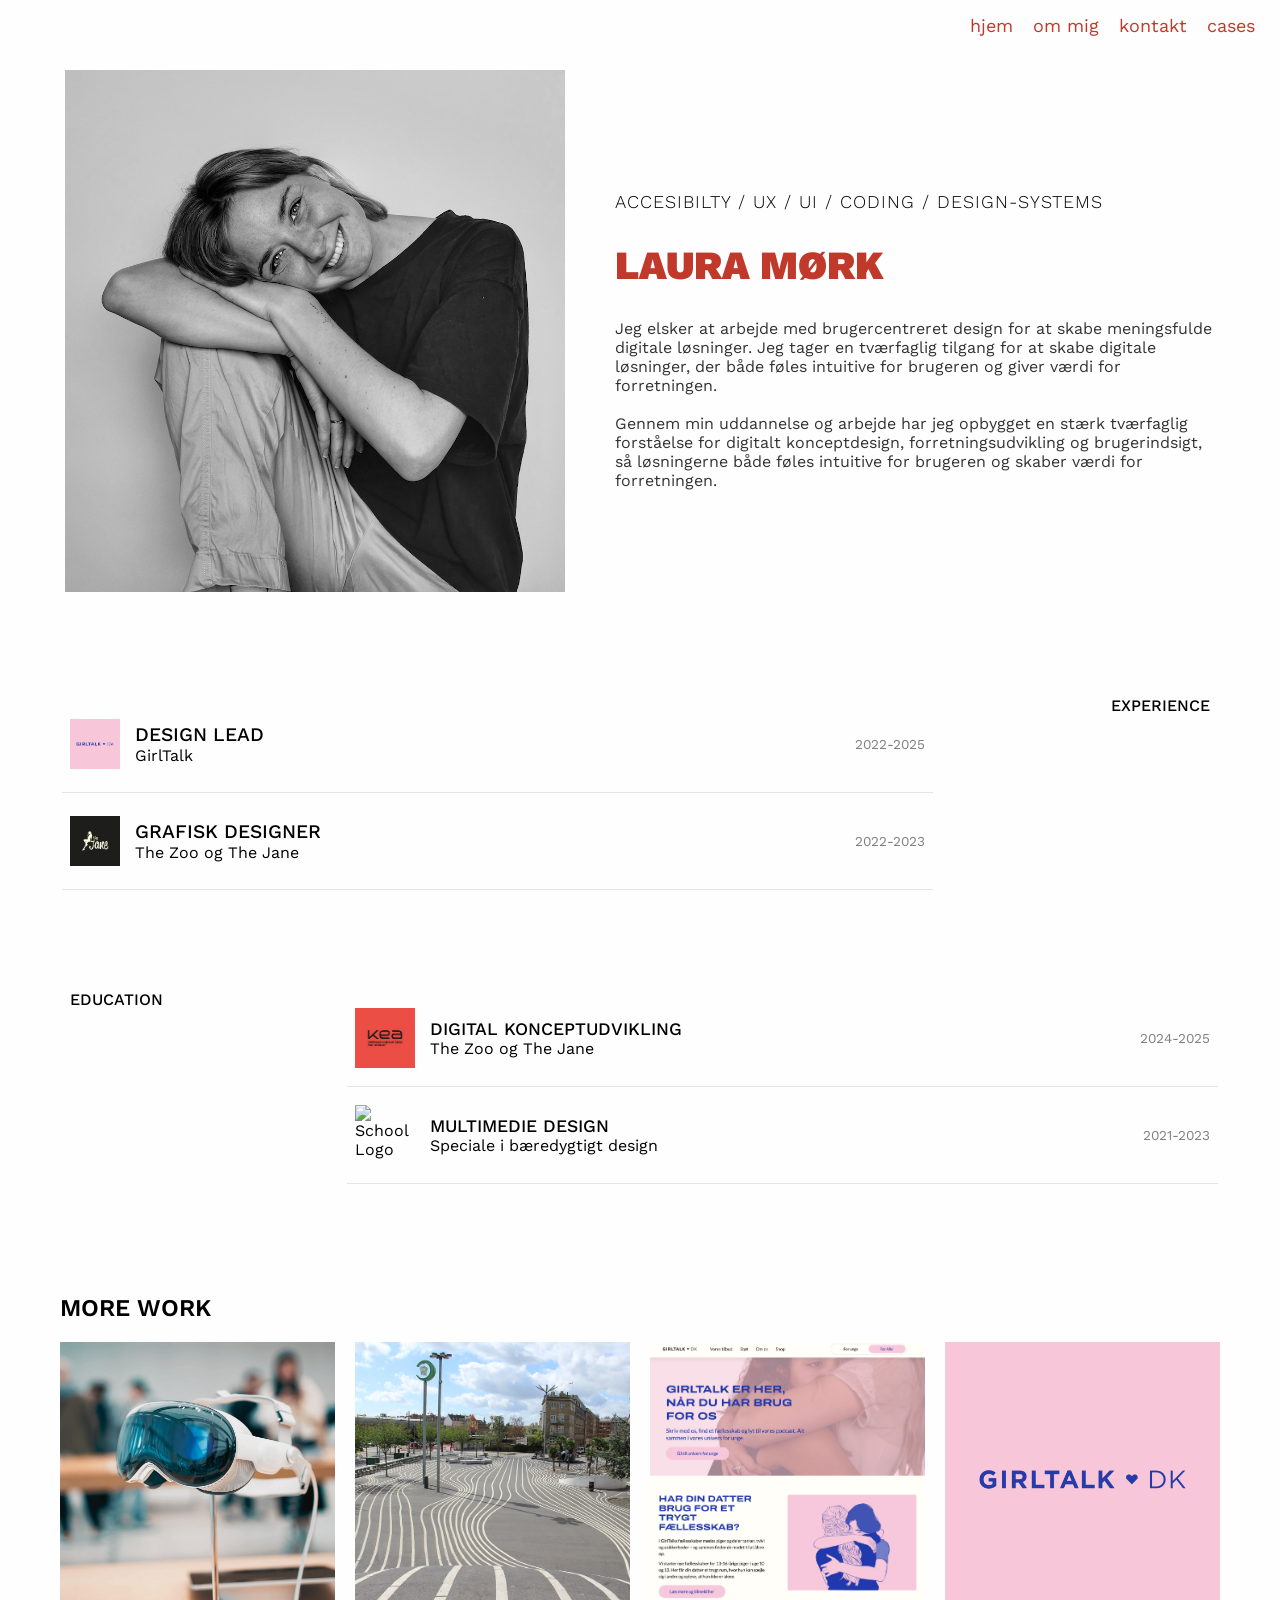
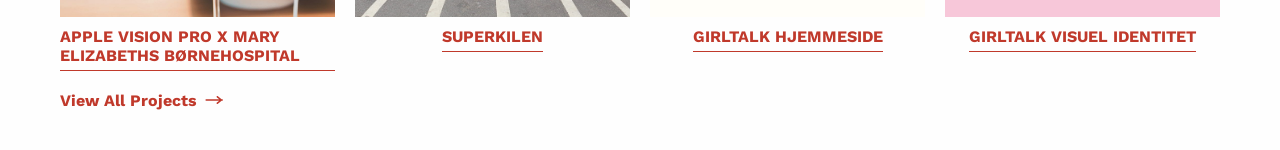
==== aboutme.html @ 51bbab12 "imagesportfolio" ====
<!DOCTYPE html>
<html lang="en">
<head>
    <meta charset="UTF-8">
    <meta name="viewport" content="width=device-width, initial-scale=1.0">
    <link rel="stylesheet" href="style.css">
    <script src="script.js"></script>
    <title>Document</title>
</head>
<body>
    <header>
        <!-- Navigation Menu -->
        <nav class="navbar">
            <!-- Burger Menu Button (only for mobile) -->
            <div class="burger-menu" onclick="toggleMenu()">
                <div class="burger-line"></div>
                <div class="burger-line"></div>
                <div class="burger-line"></div>
            </div>
    
            <!-- Navigation Links -->
            <ul class="nav-links" id="navLinks">
                <li><a href="index.html">hjem</a></li>
                <li><a href="aboutme.html">om mig</a></li>
                <li><a href="contact.html">kontakt</a></li>
    
                <!-- Contact menu with submenu -->
                <li class="menu-item has-submenu">
                    <a href="#" class="submenu-toggle">cases</a>
                    <ul class="submenu">
                        <li><a href="duckwise.html">Apple Vision Pro x Mary Elizabeths Børnehospital</a></li>
                        <li><a href="girltalkvisuelidentitet.html">GirlTalk Visuel Identitet</a></li>
                        <li><a href="girltalkweb.html">GirlTalk Hjemmeside</a></li>
                        <li><a href="superkilen.html">Superkilen</a></li>
                        <li><a href="pigetanker.html">Pigetanker</a></li>
                        <li><a href="#">Location</a></li>
                    </ul>
                </li>
            </ul>
        </nav>
    </header>
    
    <main class="project-container">
        <section class="project-feature">
            <div class="image-content">
                <img src="assets/images/portfolio1.JPEG" alt="Apple Vision Pro">
            </div>
            <div class="text-content">
                <h2> ACCESIBILTY / UX / UI / CODING / DESIGN-SYSTEMS </h2>
                <h1>Laura Mørk</h1>
                <p>Jeg elsker at arbejde med brugercentreret design for at skabe meningsfulde digitale løsninger. Jeg tager en tværfaglig tilgang for at skabe digitale løsninger, der både føles intuitive for brugeren og giver værdi for forretningen.</p>
                <br>
            <p>Gennem min uddannelse og arbejde har jeg opbygget en stærk tværfaglig forståelse for digitalt konceptdesign, forretningsudvikling og brugerindsigt, så løsningerne både føles intuitive for brugeren og skaber værdi for forretningen.</p>
            </div>
        </section>
        <section class="experience-container fade-in">
            <div class="experience-grid"> 
                <div class="experience-item">
                    <img src="assets/aboutmeimages/gtbluepink.png" alt="Company Logo">
                    <div class="experience-text">
                    <h3>Design Lead</h3>
                    <p>GirlTalk</p>
                </div>
                    <span class="years">2022-2025</span>
                </div>
                <div class="experience-item">
                    <img src="assets/aboutmeimages/thejanelogo.jpg" alt="Company Logo">
                    <div class="experience-text">
                        <h3>Grafisk Designer</h3>
                        <p>The Zoo og The Jane</p>
                    </div>
                    <span class="years">2022-2023</span>
                
            </div>
        </div>
            <h2 class="experience-title">Experience</h2>  
        </section>     
           <section class="education-container fade-in">
            <h2 class="education-title">Education</h2>  <!-- Title on the left -->
            <div class="education-grid">  <!-- Grid on the right -->
                <div class="education-item">
                    <img src="assets/aboutmeimages/kealogo.jpg" alt="School Logo">
                    <div class="education-text">
                        <h3>Digital Konceptudvikling</h3>
                        <p>The Zoo og The Jane</p>
                    </div>
                    <span class="years">2024-2025</span>
                </div>
                <div class="education-item">
                    <img src="image.jpg" alt="School Logo">
                    <div class="education-text">
                        <h3>Multimedie Design</h3>
                        <p>Speciale i bæredygtigt design</p>
                    </div>
                    <span class="years">2021-2023</span>
                </div>
            </div>
        </section>

        
        
        <section class="additional-work fade-in">
            <h2>MORE WORK</h2>
            <div class="additional-work-grid">
                <a href="project1.html" class="additional-work-item">
                    <img class="additional-work-img" src="assets/duckwiseimages/avp.jpg" alt="Project 1">
                    <p>APPLE VISION PRO X MARY ELIZABETHS BØRNEHOSPITAL</p>
                </a>
                <a href="project2.html" class="additional-work-item">
                    <img class="additional-work-img" src="assets/superkilenimg/superkilen.jpg" alt="Project 2">
                    <p>SUPERKILEN</p>
                </a>
                <a href="project3.html" class="additional-work-item">
                    <img class="additional-work-img" src="assets/girltalkwebimg/girltalkwebshort.png" alt="Project 3">
                    <p>GIRLTALK HJEMMESIDE</p>
                </a>
                <a href="project4.html" class="additional-work-item">
                    <img class="additional-work-img" src="assets/girltalkprojectimg/gtbluepink.png" alt="Project 4">
                    <p>GIRLTALK VISUEL IDENTITET</p>
                </a>
            </div>
            <a href="all-projects.html" class="project-link">View All Projects</a>
        </section>
        
        

      
         
        </section>
    </main>
</body>
</html>
---- style.css ----
@font-face {
    font-family: Melodrama;
    src: url(assets/fonts/Melodrama-Variable.ttf);
  }

  @font-face {
    font-family: WorkSans;
    src: url(assets/fonts/WorkSans-Variable.ttf);
  }

/*Root Variabes*/
:root {
    --pri-clr: #c0392b;  /* Red */
    --secondary-color: #f5f2eb;  /* Light Beige */
    --text-color: #333;  /* Dark Gray */
    --border-color: #ccc;  /* Light Gray */
    --background-color: #fefefe;  /* White */
    --hover-background: #e0dbcd; /* Hover Color */


}

/*GENERAL STYLING*/

body {
    margin: 0;
    padding: 20px;
    background-color: #fefefe;
    font-family: WorkSans;
}

h1,h2,h3,h4,h5,h6{
    font-family: WorkSans;
    font-weight: 600;
}

p {
    font-family: WorkSans;
    margin: 0px;
}

main{
display: flex;
flex-direction: column;
gap:150px;
justify-content: center;
margin-left: 80px;
margin-right:80px
}

.container {
    display: flex;
    height: 95vh;
    position: relative;
    justify-content: center;
    align-items: center;
}

.left-section {
    padding: 20px;
    width: 40%;
    display: flex;
    flex-direction: column;
    justify-content: end;
    gap: 5px;
    margin-top: auto;
}

.info {
    font-size: 14px;
    margin-bottom: 20px;
}

.info a {
    text-decoration: none;
    color: black;
}

.description {
    font-size: 14px;
    color: #444;
}

.right-section {
    width:auto;
    position: relative;
    display: flex;
    flex-direction: row;
    justify-content: end;
    margin-right: auto;
}


.portfolio-text p{
    position: fixed;
    top: 14px; /* Adjust the top spacing */
   left: -15px; /* Adjust based on layout */
    font-size: 100px;
    font-weight: bold;
    color: #c0392b;
    writing-mode: vertical-rl;
    /* text-orientation: upright; */
    text-transform: uppercase;
    font-family: Melodrama;
    font-weight: 400;
}


.large-image {
    display: flex;
    flex-direction: row;
    margin-top: 50px;
    margin-right: 0;
    justify-content: end;
    z-index: 1;
}


.large-image img {
    width: 70%;
    height: auto;
    display: block;
    margin-right: 50px;
    z-index: 10;
}

@keyframes fadeInUp {
    from {
        opacity: 0;
        transform: translateY(50px);
    }
    to {
        opacity: 1;
        transform: translateY(0);
    }
}

.fade-in {
    opacity: 0;
    transform: translateY(50px);
    transition: opacity 0.2s ease-out, transform 0.4s ease-out;
}

/* When element is in view, make it visible */
.fade-in.visible {
    opacity: 1;
    transform: translateY(0);
}

/*SPECIFICPAGES STYLE*/
.some img{
    max-height:400px;
    object-fit: contain;
}

/*ABOUT ME PAGE*/


.additional-work {
    padding: 20px;
    margin: auto;
    max-width: 1200px;
}

/* Title Styling */
.additional-work h2 {
    font-family: WorkSans;
    font-weight: 600;
    text-align: left;
}

/* RESPONSIVE WORK GRID */
.additional-work-grid {
    display: grid;
    grid-template-columns: repeat(4, 1fr); /* Default: 4 columns */
    gap: 20px;
    justify-content: center;
    max-width: 100%;
    margin-bottom: 20px;
}

/* Work Item Styling */
.additional-work-item {
    display: flex;
    flex-direction: column;
    align-items: center;
    text-decoration: none;
    transition: transform 0.3s ease-in-out;
    width: 100%;
}

.additional-work-img {
    width: 100%;
    height: auto;
    aspect-ratio: 1 / 1;
    object-fit: cover;
    display: block;
    border-radius: 0px;
}

/* Text under images */
.additional-work-item p {
    font-size: 16px;
    font-weight: bold;
    color: var(--pri-clr);
    margin-top: 10px;
    border-bottom: 1px solid var(--pri-clr);
    display: inline-block;
    padding-bottom: 5px;
}

/* Subtle Hover Effect */
.additional-work-item:hover {
    transform: scale(1.05);
}


/* Experience Section */
.experience-container {
    display: flex;
    flex-wrap: wrap;
    justify-content: space-between; 
    align-items: flex-start; 
  width: 95%;
    margin: auto;
    padding: 30px;
}


.experience-title {
    font-size: 1rem;
    font-weight: 500;
    text-transform: uppercase;
    margin: 0;
    flex: 1; 
    text-align: end;
}


.experience-grid {
    max-width: 900px;
    display: flex;
    flex-direction: column;
    gap: 0px;
    align-items: center;
    flex: 3; 
}

.experience-item {
    display: flex;
    align-items: center; 
    justify-content: space-between;
    gap: 15px; 
    padding: 8px; 
    transition: all 0.3s ease;
    width: 100%;
    height: 80px; 
    border-bottom: 1px solid rgba(0, 0, 0, 0.1);
    font-weight: 400;
}

.experience-item.active {
    box-shadow: 0px 4px 8px rgba(0, 0, 0, 0.05);
}


.experience-item img {
    width: 50px;
    height: 50px;
    border-radius: 0px;
    object-fit: cover;
    flex-shrink: 0; 
}


.experience-item h3 {
    flex: 1;
    font-size: 1.2em;
    font-family: WorkSans;
    text-transform: uppercase;
    margin: 0;
    font-weight: 500;
}

.experience-text{
   margin-right: auto;
}


.years {
    font-size: 0.9em;
    color: gray;
    text-align: right;
}



/* Education Section */

.education-container {
    display: flex;
    justify-content: space-between;
    align-items: flex-start; 
    width: 95%;
    margin: auto;
    padding: 20px;
}


.education-title {
    font-size: 1rem;
    font-weight: 500;
    text-transform: uppercase;
    margin: 0;
    flex: 1; 
}


.education-grid {
    display: flex;
    max-width: 900px;
    flex-direction: column;
    gap: 0px;
    align-items: center;
    flex: 3; 
}

.education-item {
    display: flex;
    align-items: center; 
    justify-content: space-between;
    gap: 15px; 
    padding: 8px; 
    transition: all 0.3s ease;
    width: 100%;
    height: 80px; 
    border-bottom: 1px solid rgba(0, 0, 0, 0.1);
    font-weight: 400;
}


.education-item.active {
    box-shadow: 0px 4px 8px rgba(0, 0, 0, 0.05);
}


.education-item img {
    width: 60px; 
    height: 60px; 
    border-radius: 0px;
    object-fit: cover;
    flex-shrink: 0; 
}


.education-item h3 {
    flex: 1;
    font-size: 1.1em; 
    font-family: WorkSans;
    text-transform: uppercase;
    margin: 0;
    font-weight: 500;
}

.education-text{
    margin-right: auto;
 }
.years {
    font-size: 0.85em; /* Reduced font size */
    color: gray;
    text-align: right;
}

/*MEDIA ABOUT ME*/
/* Responsive Layout for Small Screens */

/* additional work media queries */
@media (max-width: 1024px) {
    .additional-work-grid {
        grid-template-columns: repeat(2, 1fr); /* Tablets: 2 columns */
        gap: 15px;
    }
}


@media (max-width: 480px) {
    .additional-work-grid {
        grid-template-columns: 1fr; /* Mobile: 1 column */
    }

    .project-link {
        font-size: 14px;
    }
}

@media (max-width: 768px) {
    .additional-work-grid {
        grid-template-columns: repeat(2, 1fr); /* Small tablets: 2 columns */
    }

    .project-link {
        text-align: center; /* Center the link on smaller screens */
        padding-right: 0;
    }

    .experience-container, .education-container {
        flex-direction: column; /* Stack elements */
        align-items: center;
        text-align: center;
    }

    .experience-title, .education-title {
        width: 100%; /* Ensure title takes full width */
        text-align: center;
        margin-bottom: 15px;
    }

    .experience-grid, .education-grid {
        max-width: 100%; /* Allow full responsiveness */
        width: 90%;
    }

    .experience-item, .education-item {
        flex-direction: column; /* Stack items vertically */
        text-align: center;
        height: auto; /* Allow height to be dynamic */
        padding: 15px;
    }

    .experience-item img, .education-item img {
        width: 40px;
        height: 40px;
    }
}


/* Additional Work Media Queries */
@media (max-width: 1024px) {
    .additional-work-grid {
        grid-template-columns: repeat(2, 1fr); /* Tablets: 2 columns */
        gap: 15px;
    }
}

@media (max-width: 768px) {
    .additional-work-grid {
        grid-template-columns: repeat(2, 1fr); /* Small tablets: 2 columns */
    }

    .project-link {
        text-align: center; /* Center the link on smaller screens */
        padding-right: 0;
    }
}

@media (max-width: 480px) {
    .additional-work-grid {
        grid-template-columns: 1fr; /* Mobile: 1 column */
    }

    .project-link {
        font-size: 14px;
    }
}

/* NAVBAR STYLES */
.navbar {
    display: flex;
    justify-content: end;
    align-items: center;
    padding: 15px 20px;
    position: fixed;
    width: 100%;
    top: 0;
   right: 0;
    z-index: 1000;
}

/* Navigation Links (Desktop & Tablet) */
.nav-links {
    display: flex;
    list-style: none;
    gap: 10px;
    padding: 0;
    margin: 0;
}

.nav-links li {
    position: relative;
    margin: auto;
}

.nav-links a {
    text-decoration: none;
    color: var(--pri-clr);
    font-size: 18px;
    font-weight: bold;
    padding: 5px 5px;
    transition: 0.3s;
    font-family: WorkSans;
    font-weight: 400;
}

.nav-links a:hover {
    color: var(--pri-clr);
    text-decoration: underline;
    text-underline-offset: 4px;
}

/* SUBMENU STYLES */
.has-submenu {
    position: relative;
}

.submenu {
    display: none;
    position: absolute;
    top: 100%;
    right: 0;
    background-color:var(--background-color);
    min-width: 150px;
    box-shadow: 0px 4px 6px rgba(0, 0, 0, 0.1);
    text-align: left;
    padding: 0;
}

.submenu li {
    list-style: none;
}

.submenu a {
    display: block;
    padding: 10px;
    color: #333;
}

.submenu a:hover {
    background-color: #e0dbcd;
}

/* Show submenu on hover (desktop only) */
@media (min-width: 769px) {
    .has-submenu:hover .submenu {
        display: block;
    }
}

/* BURGER MENU (HIDDEN IN DESKTOP) */
.burger-menu {
    display: none; /* Hide by default */
    flex-direction: column;
    justify-content: space-around;
    width: 30px;
    height: 25px;
    cursor: pointer;
}

.burger-line {
    width: 100%;
    height: 4px;
    background-color: #c0392b;
}

/* MOBILE MENU */
@media (max-width: 768px) {
    .burger-menu {
        display: flex; /* Show in mobile */
    }

    .nav-links {
        display: none;
        flex-direction: column;
        position: absolute;
        top: 60px;
        right: 0;
        background-color: var(--background-color);
        width: 200px;
        text-align: center;
        padding-top: 20px;
    }

    .nav-links.active {
        display: flex;
    }

    .nav-links li {
        padding: 5px;
    }

    .submenu {
        position: static;
        display: none;
        background: none;
        box-shadow: none;
    }

    .submenu-toggle {
        display: block;
        width: 100%;
        text-align: left;
        padding: 5px 5px;
    }

    .submenu.active {
        display: block;
    }
}

/* SELECTED WORK */
.selected-work{
    padding-left: 30px;
    padding-right:35px;
    margin: auto;
}

.selected-work h2{
    font-family: WorkSans;
    font-weight: 600;
}
.work-grid {
    display: flex;
    flex-direction: row;
    flex-wrap: wrap;
    gap:10px;
    row-gap: 50px;
    justify-content: space-between;
    max-width: 1200px;
    
}
.work-item {
    text-align: center;
    text-decoration: none;
    transition: transform 0.3s ease-in-out;
    max-width: 300px;

}

.work-img {
    width: 100%;
    aspect-ratio: 1 / 1;  /* Ensures a square shape */
    object-fit: cover;  /* Clips the image instead of stretching */
    display: block;
    border-radius: 0px;
}

.work-item p {
    font-size: 16px;
    font-weight: bold;
    color: var(--pri-clr);
    margin-top: 10px;
    border-bottom: 1px solid var(--pri-clr);
    display: inline-block;
    padding-bottom: 5px;
}

.work-item:hover {
    transform: scale(1.05); /* Subtle zoom effect */
}


/*SINGLE PROJECT PAGE*/

.project-feature {
    display: flex;
    align-items: center;
    justify-content: space-between; /* Ensures text is on the left and image on the right */
    max-width: 1200px;
    margin: auto;
    padding: 20px 20px;
    padding-top: 50px;
    gap: 50px;
    flex-wrap: wrap;
}

.project-feature .text-content {
    flex: 1;
    max-width: 600px;
}

.project-link{
    text-align: end;
    font-weight: 700;
    text-decoration: none;
    color: var(--pri-clr);
}

.project-feature h2 {
    font-size: 18px;
    text-transform: uppercase;
    letter-spacing: 1px;
    font-family: WorkSans;
    font-weight: 300;
}

.project-feature h1 {
    font-size: 40px;
    font-weight: 900;
    text-transform: uppercase;
    color: var(--pri-clr);
    font-family: WorkSans;
    line-height: 1;
}

.project-feature p {
    font-size: 16px;
    color: #333;
    font-family: WorkSans;
}

.project-feature img {
    flex: 1;
    max-width: 500px;
    width: 100%;
    border-radius: 0px;
}


.header-image {
    width: 100%;
    max-height:75vh;
    display: block;
    object-fit: cover;
    margin-top: 50px;
}

.project-container {
    display: flex;
    flex-direction: column;
    gap: 50px;
    max-width: 1200px;
    margin: auto;
}

.project-intro {
    text-align: left;
    padding: 20px;
}

.project-intro h1 {
    font-size: 36px;
    color: #c0392b;
    padding-left: 20px;
}

.project-description {
    font-size: 18px;
    color: #444;
    margin-top: 10px;
    max-width: 800px;
}

.project-content {
    display: grid;
    grid-template-columns: repeat(auto-fit, minmax(300px, 1fr));
    gap: 30px;
    align-items: start;
    padding: 20px;
}

.text-block {
    font-size: 16px;
    color: #333;
    line-height: 1.5;
    max-width: 500px;
}

.image-block:hover{
    cursor: pointer;
}

.image-block img {
    width: 100%;
    height: auto;
    display: block;
    border-radius: 0px;
}

/* Full-Width Quote */
.project-quote {
    text-align: center;
    font-size: 36px;
    font-style: italic;
    font-weight: 200;
    font-family: MeloDrama;
    color: var(--text-color);
    padding: 50px 0px;
    margin: 50px 0;
    display: flex;
    flex-direction: column;
    justify-content: center;
    align-items: center;
}

/* Quote Author Name */
.project-quote cite {
    width: 100%;
    font-size: 14px;
    font-style: normal;
    font-weight: 400;
    color: var(--pri-clr); /* Red */
    margin-top: 40px;
    display: block;
    line-height: 0.5;
    text-align: right;
    font-family: WorkSans;
}

/* Responsive Adjustments */
@media (max-width: 768px) {
    .project-quote {
        font-size: 28px;
        padding: 30px 15px;
    }
    .project-quote cite {
        font-size: 18px;
    }
}

@media (max-width: 480px) {
    .project-quote {
        font-size: 22px;
        padding: 20px 10px;
    }
    .project-quote cite {
        font-size: 16px;
    }
}




/*PROJECT PAGE LIGHTBOX*/
/* Lightbox background overlay */
.lightbox {
    position: fixed;
    top: 0;
    left: 0;
    width: 100%;
    height: 100%;
    background: rgba(0, 0, 0, 0.8); /* Dark overlay */
    display: none; /* Initially hidden */
    justify-content: center;
    align-items: center;
    z-index: 1000;
}

/* Lightbox image */
.lightbox img {
    max-width: 90%;
    max-height: 90%;
    border-radius: 0px;
    box-shadow: 0px 4px 15px rgba(255, 255, 255, 0.2);
}

/* Close button */
.lightbox-close {
    position: absolute;
    top: 20px;
    right: 30px;
    font-size: 40px;
    color: white;
    cursor: pointer;
    font-weight: bold;
}



/* MEDIA QUERIES */

@media (max-width:992px){
    .work-item {
        flex: 0 0 auto;
        width: 180px; /* Smaller width for mobile */
    }

    .work-item img {
        max-width: 180px;
    }

main{
        margin-left: 80px;
        margin-right: 0px;
    }
}

/* Mobile View: Arrange items in a horizontal row */
@media (max-width: 768px) {

    main{
        display: flex;
        flex-direction: column;
        gap:50px;
        height: 100%;
        justify-content: end;
        margin-left: 0px;
        margin-right:0px;
        margin-bottom: auto;
        }

    .container {
        display: flex;
        flex-direction: column;
        height: 100%;
        align-items: center;
    }
    
  
    .right-section {
        width: 100%;
        display: flex;
        justify-content: center; /* Centers content */
        align-items: center; /* Aligns vertically */
        margin: 0 auto; /* Ensures it's centered */
    }

    .large-image {
        width: 80%;
        display: flex;
        justify-content: center; /* Centers the image */
        align-items: center;
        margin-top: 0;
        z-index: 0;
        padding: 20px;
    }

    .large-image img {
        width: 80%; /* Adjust width for better responsiveness */
        height: auto;
        margin: 0 auto; /* Ensures centering */
        display: block;
        z-index: 0;
    }

    .left-section {
        width: 80%;
        padding-top: 30px;
    }

    .large-image {
    margin-top: 0px;
    justify-content: space-around;
    }
    
    
    .large-image img {
        width: 100%;
        margin-right: 0px;
    }
    

    .work-grid {
            gap: 10px;
            padding: 10px;
            /* flex-direction: column; */
            align-items: start;
            justify-content: center;
 }


    .work-item {
        flex: 0 0 auto;
        width: 180px; /* Smaller width for mobile */
    }

    .work-item img {
        max-width: 180px;
    }

    .selected-work{
        padding:0px;
        display: flex;
        flex-direction: column;
        align-items: center;
    }


    .project-container {
        gap: 40px;
    }

}



@media (max-width: 768px) {
    main {
        margin-left: 20px;
        margin-right: 20px;
    }
    
    .project-intro h1 {
        font-size: 28px;
        margin-top: 5px;
        margin-bottom: 5px;
    }
    
    .project-description {
        font-size: 16px;
    }
    
    .project-content {
        grid-template-columns: 1fr;
    }
}

/* Responsive font size adjustments */


@media (max-width: 768px) {
    .portfolio-text p{
        font-size: 60px;
        padding-left: 15px; /* Matches mobile main margin */
    }
}

@media (max-width: 480px) {
    .portfolio-text p{
        font-size: 40px;
        padding-left: 10px;
    }
}
.project-link {
    position: relative;
    display: inline-flex;
    align-items: center;
    text-decoration: none;
    color: var(--pri-clr);
    text-align: end;
    font-weight: 700;
    text-decoration: none;
    color: var(--pri-clr);
    transition: color 0.3s ease-in-out;
}

.project-link::after {
    content: "";
    display: inline-block;
    width: 20px; /* Initial arrow size */
    height: 10px;
    background-image: url("data:image/svg+xml,%3Csvg xmlns='http://www.w3.org/2000/svg' viewBox='0 0 24 10' fill='none' stroke='%23c0392b' stroke-width='2' stroke-linecap='round' stroke-linejoin='round'%3E%3Cpath d='M1 5h20M15 1l5 4-5 4'/%3E%3C/svg%3E");
    background-size: contain;
    background-repeat: no-repeat;
    margin-left: 8px;
    transition: transform 0.3s ease-in-out;
    transform-origin: left center;
    color: var(--pri-clr);
}


.project-link:hover {
    color: var(--pri-clr);
}

.project-link:hover::after {
    transform: scaleX(1.8); /* Expands the arrow */
}
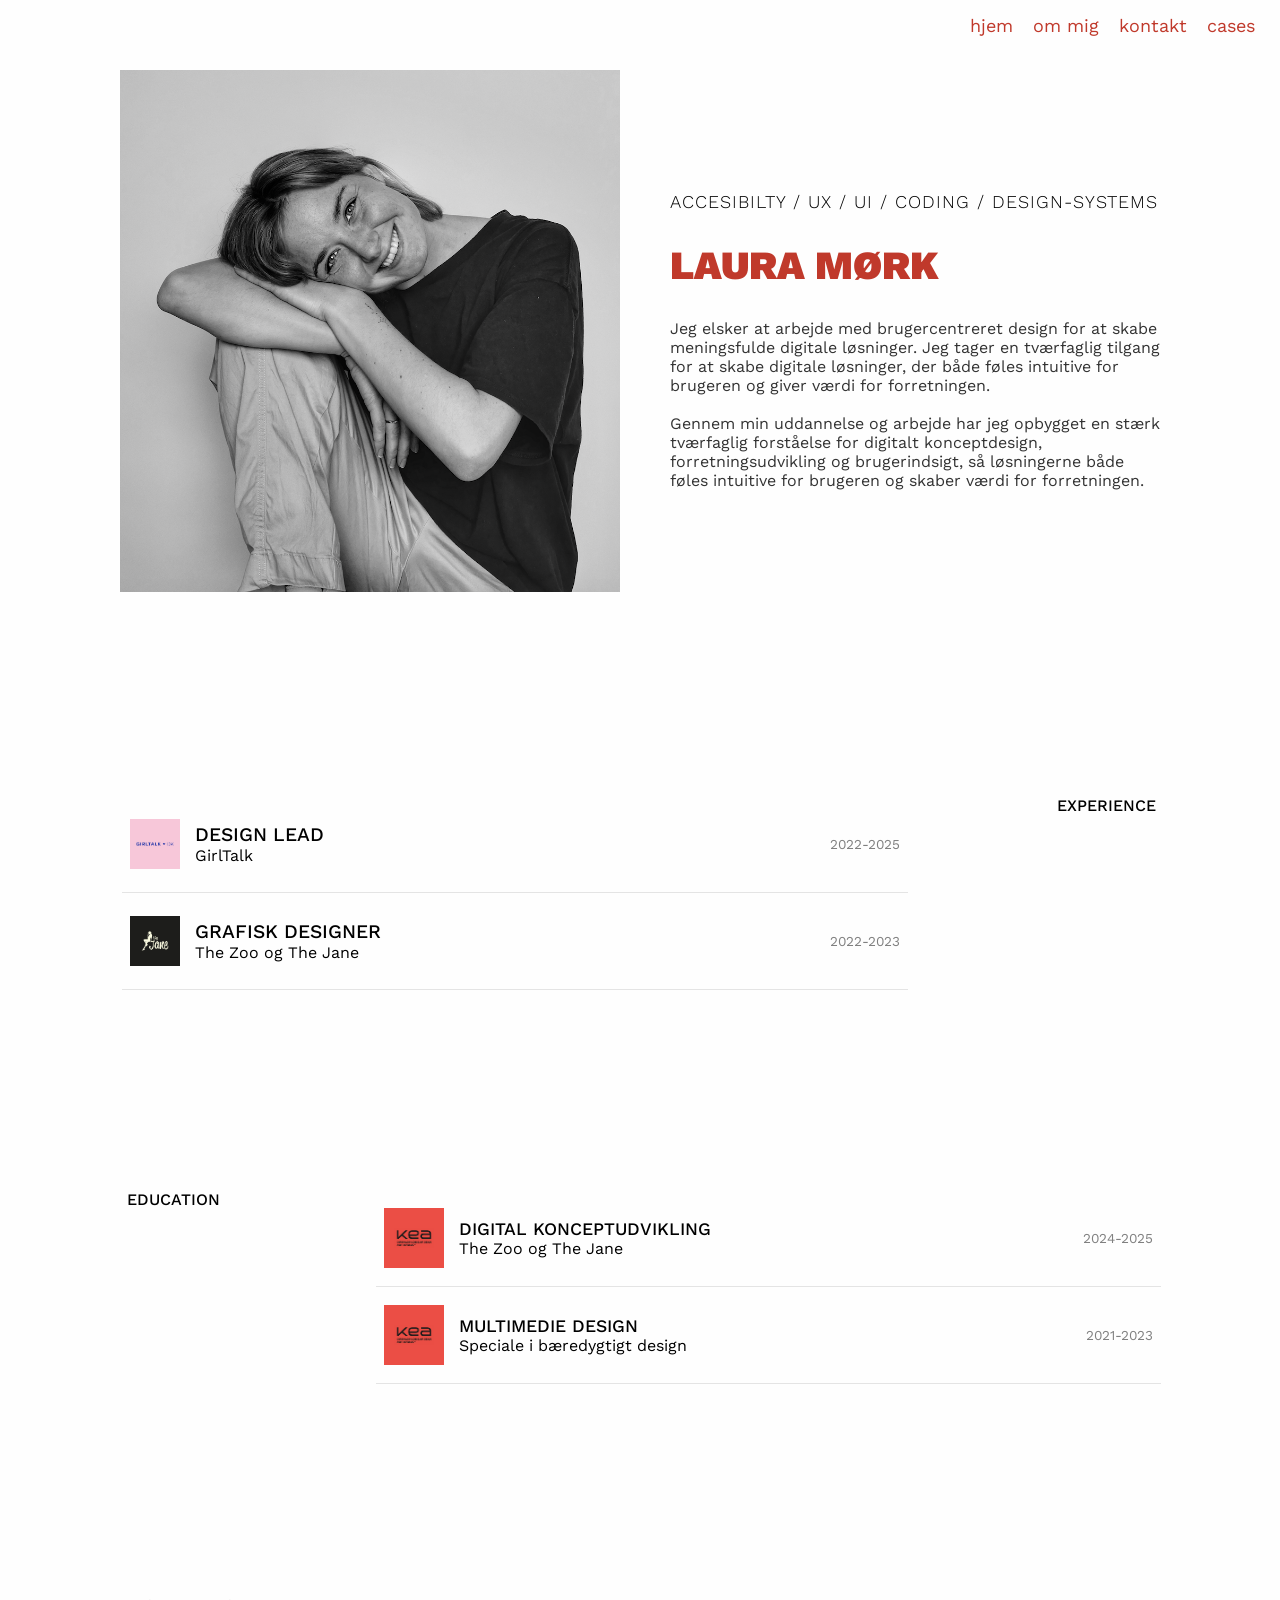
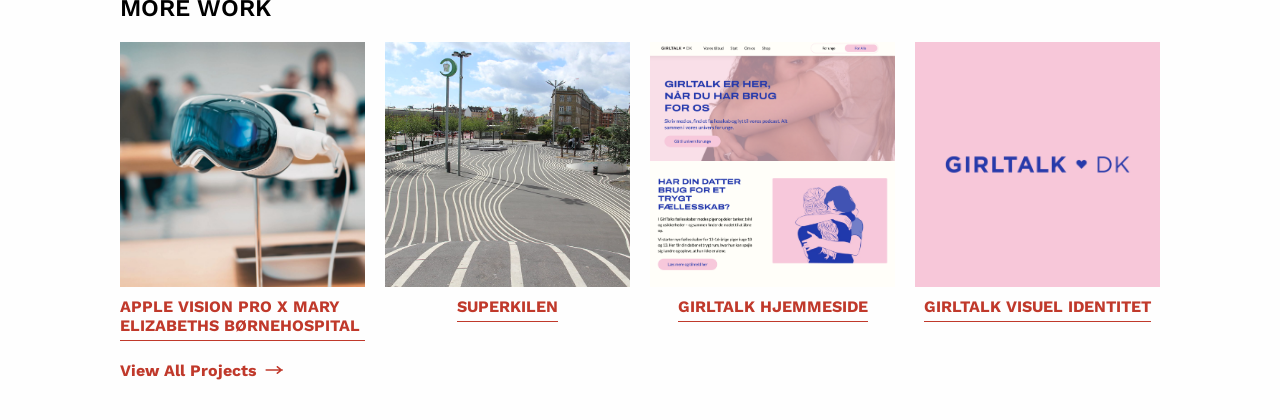
==== commit f98c5c57: "updates" ====
--- a/aboutme.html
+++ b/aboutme.html
@@ -40,7 +40,7 @@
         </nav>
     </header>
     
-    <main class="project-container">
+    <main >
         <section class="project-feature">
             <div class="image-content">
                 <img src="assets/images/portfolio1.JPEG" alt="Apple Vision Pro">
@@ -87,7 +87,7 @@
                     <span class="years">2024-2025</span>
                 </div>
                 <div class="education-item">
-                    <img src="image.jpg" alt="School Logo">
+                    <img src="assets/aboutmeimages/kealogo.jpg" alt="School Logo">
                     <div class="education-text">
                         <h3>Multimedie Design</h3>
                         <p>Speciale i bæredygtigt design</p>
--- a/style.css
+++ b/style.css
@@ -151,6 +151,57 @@
 .some img{
     max-height:400px;
     object-fit: contain;
+}
+
+
+/*CONTACT PAGE*/
+.contactpage main{
+    gap: 30px !important;
+    padding: 20px;
+    padding-top:50px;
+}
+
+.contact-container{
+    display: flex;
+    flex-direction: row;
+    justify-content: space-between;
+}
+
+
+.contactpage h1{
+    font-size: 40px;
+    font-weight: 900;
+    text-transform: uppercase;
+    color: var(--pri-clr);
+    font-family: WorkSans;
+    line-height: 1;
+}
+.contact-text-container{
+    display: flex;
+    flex-direction: column;
+}
+
+.contact-text h1{
+    font-size: 5rem;
+    margin-top: 0px;
+}
+.contact-text-info{
+display: flex;
+flex-direction: row;
+justify-content: space-between;
+gap: 10px;
+}
+
+.contact-text-info-item{
+    display: flex;
+    flex-direction: column;
+}
+
+.contact-text-info-item h4{
+    margin-bottom: 10px;
+}
+.contact-img{
+    max-width: 300px;
 }
 
 /*ABOUT ME PAGE*/
@@ -1053,4 +1104,5 @@
 
 .project-link:hover::after {
     transform: scaleX(1.8); /* Expands the arrow */
-}+}
+
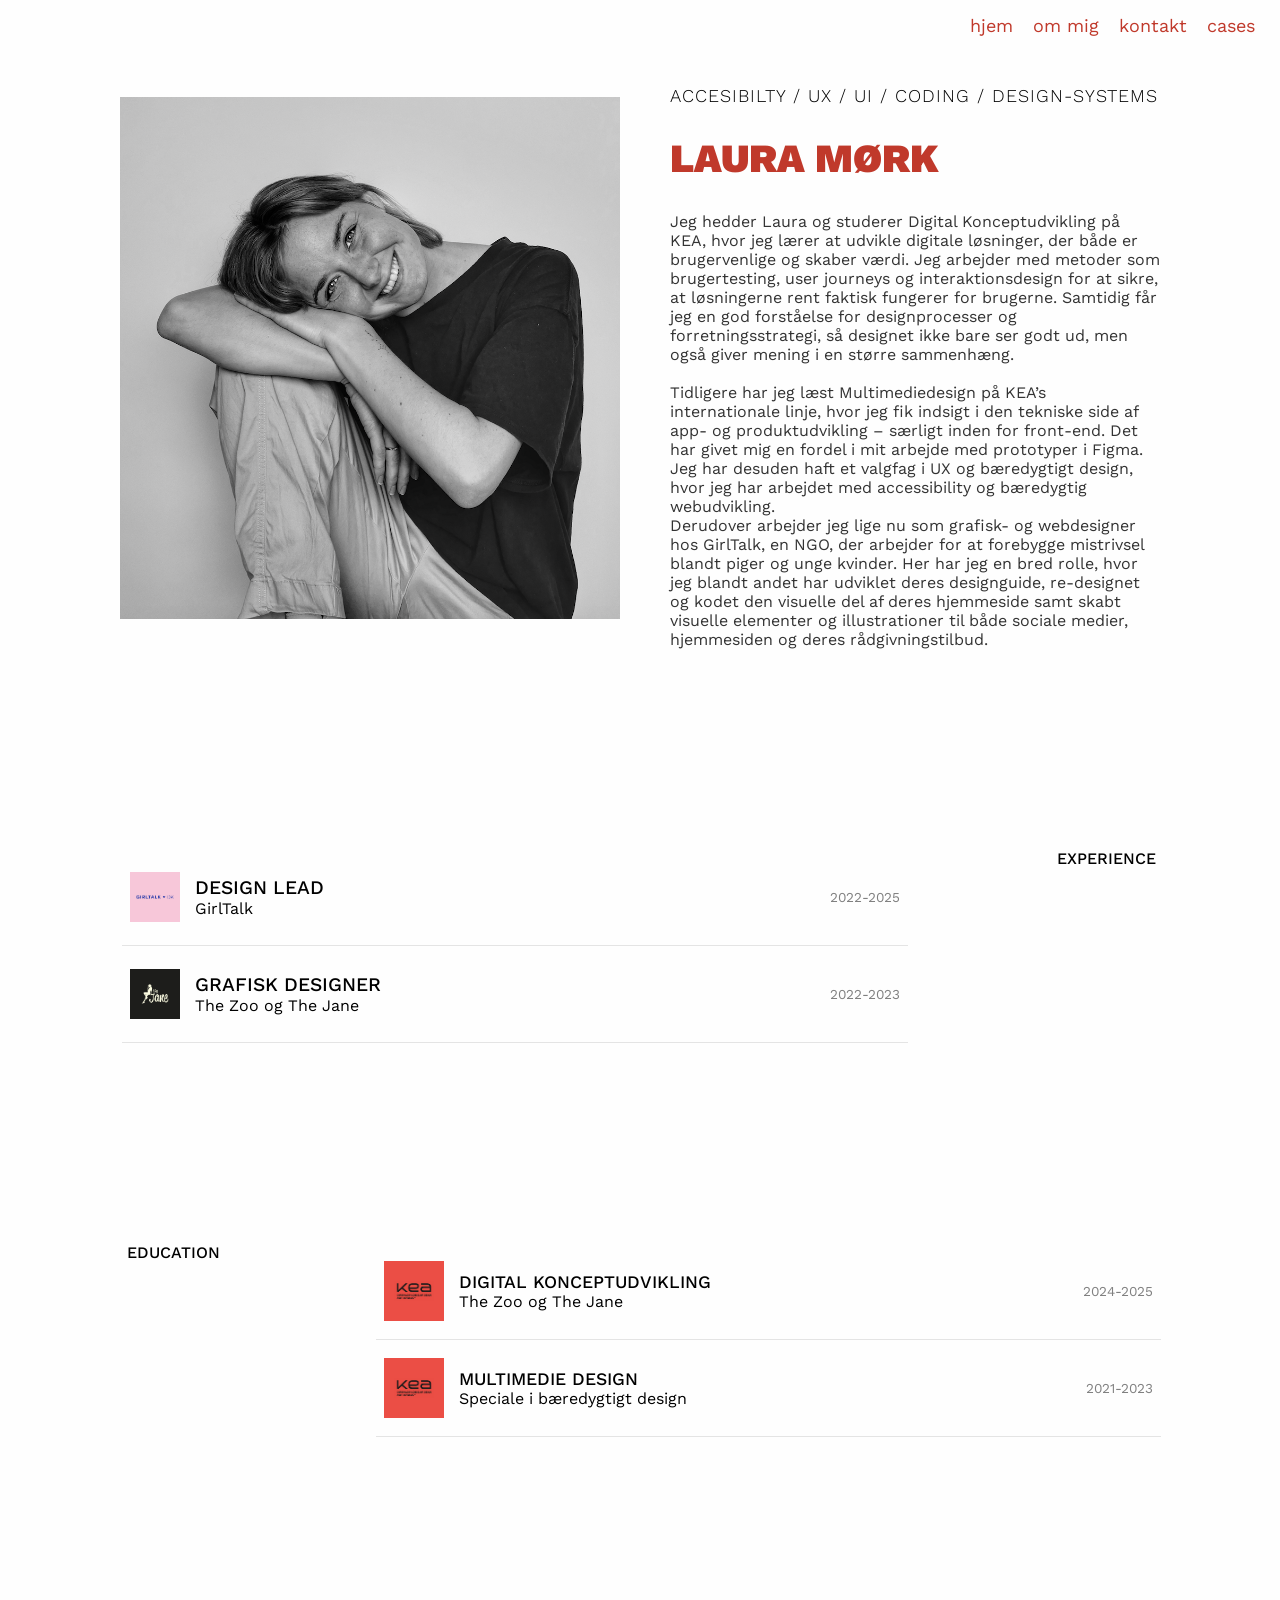
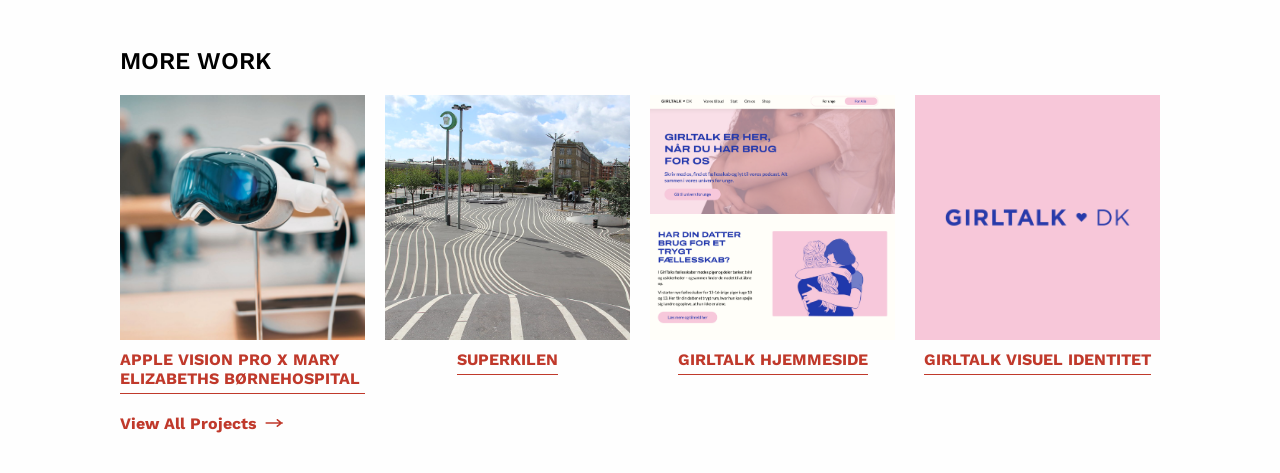
==== commit 490e9072: "aboutme updated" ====
--- a/aboutme.html
+++ b/aboutme.html
@@ -48,9 +48,12 @@
             <div class="text-content">
                 <h2> ACCESIBILTY / UX / UI / CODING / DESIGN-SYSTEMS </h2>
                 <h1>Laura Mørk</h1>
-                <p>Jeg elsker at arbejde med brugercentreret design for at skabe meningsfulde digitale løsninger. Jeg tager en tværfaglig tilgang for at skabe digitale løsninger, der både føles intuitive for brugeren og giver værdi for forretningen.</p>
+                <p>Jeg hedder Laura og studerer Digital Konceptudvikling på KEA, hvor jeg lærer at udvikle digitale løsninger, der både er brugervenlige og skaber værdi. Jeg arbejder med metoder som brugertesting, user journeys og interaktionsdesign for at sikre, at løsningerne rent faktisk fungerer for brugerne. Samtidig får jeg en god forståelse for designprocesser og forretningsstrategi, så designet ikke bare ser godt ud, men også giver mening i en større sammenhæng.</p>
                 <br>
-            <p>Gennem min uddannelse og arbejde har jeg opbygget en stærk tværfaglig forståelse for digitalt konceptdesign, forretningsudvikling og brugerindsigt, så løsningerne både føles intuitive for brugeren og skaber værdi for forretningen.</p>
+            <p>Tidligere har jeg læst Multimediedesign på KEA’s internationale linje, hvor jeg fik indsigt i den tekniske side af app- og produktudvikling – særligt inden for front-end. Det har givet mig en fordel i mit arbejde med prototyper i Figma. <br>
+            Jeg har desuden haft et valgfag i UX og bæredygtigt design, hvor jeg har arbejdet med accessibility og bæredygtig webudvikling.
+                </p>
+                <p>Derudover arbejder jeg lige nu som grafisk- og webdesigner hos GirlTalk, en NGO, der arbejder for at forebygge mistrivsel blandt piger og unge kvinder. Her har jeg en bred rolle, hvor jeg blandt andet har udviklet deres designguide, re-designet og kodet den visuelle del af deres hjemmeside samt skabt visuelle elementer og illustrationer til både sociale medier, hjemmesiden og deres rådgivningstilbud.</p>
             </div>
         </section>
         <section class="experience-container fade-in">
--- a/style.css
+++ b/style.css
@@ -699,7 +699,6 @@
     font-weight: bold;
     color: var(--pri-clr);
     margin-top: 10px;
-    border-bottom: 1px solid var(--pri-clr);
     display: inline-block;
     padding-bottom: 5px;
 }
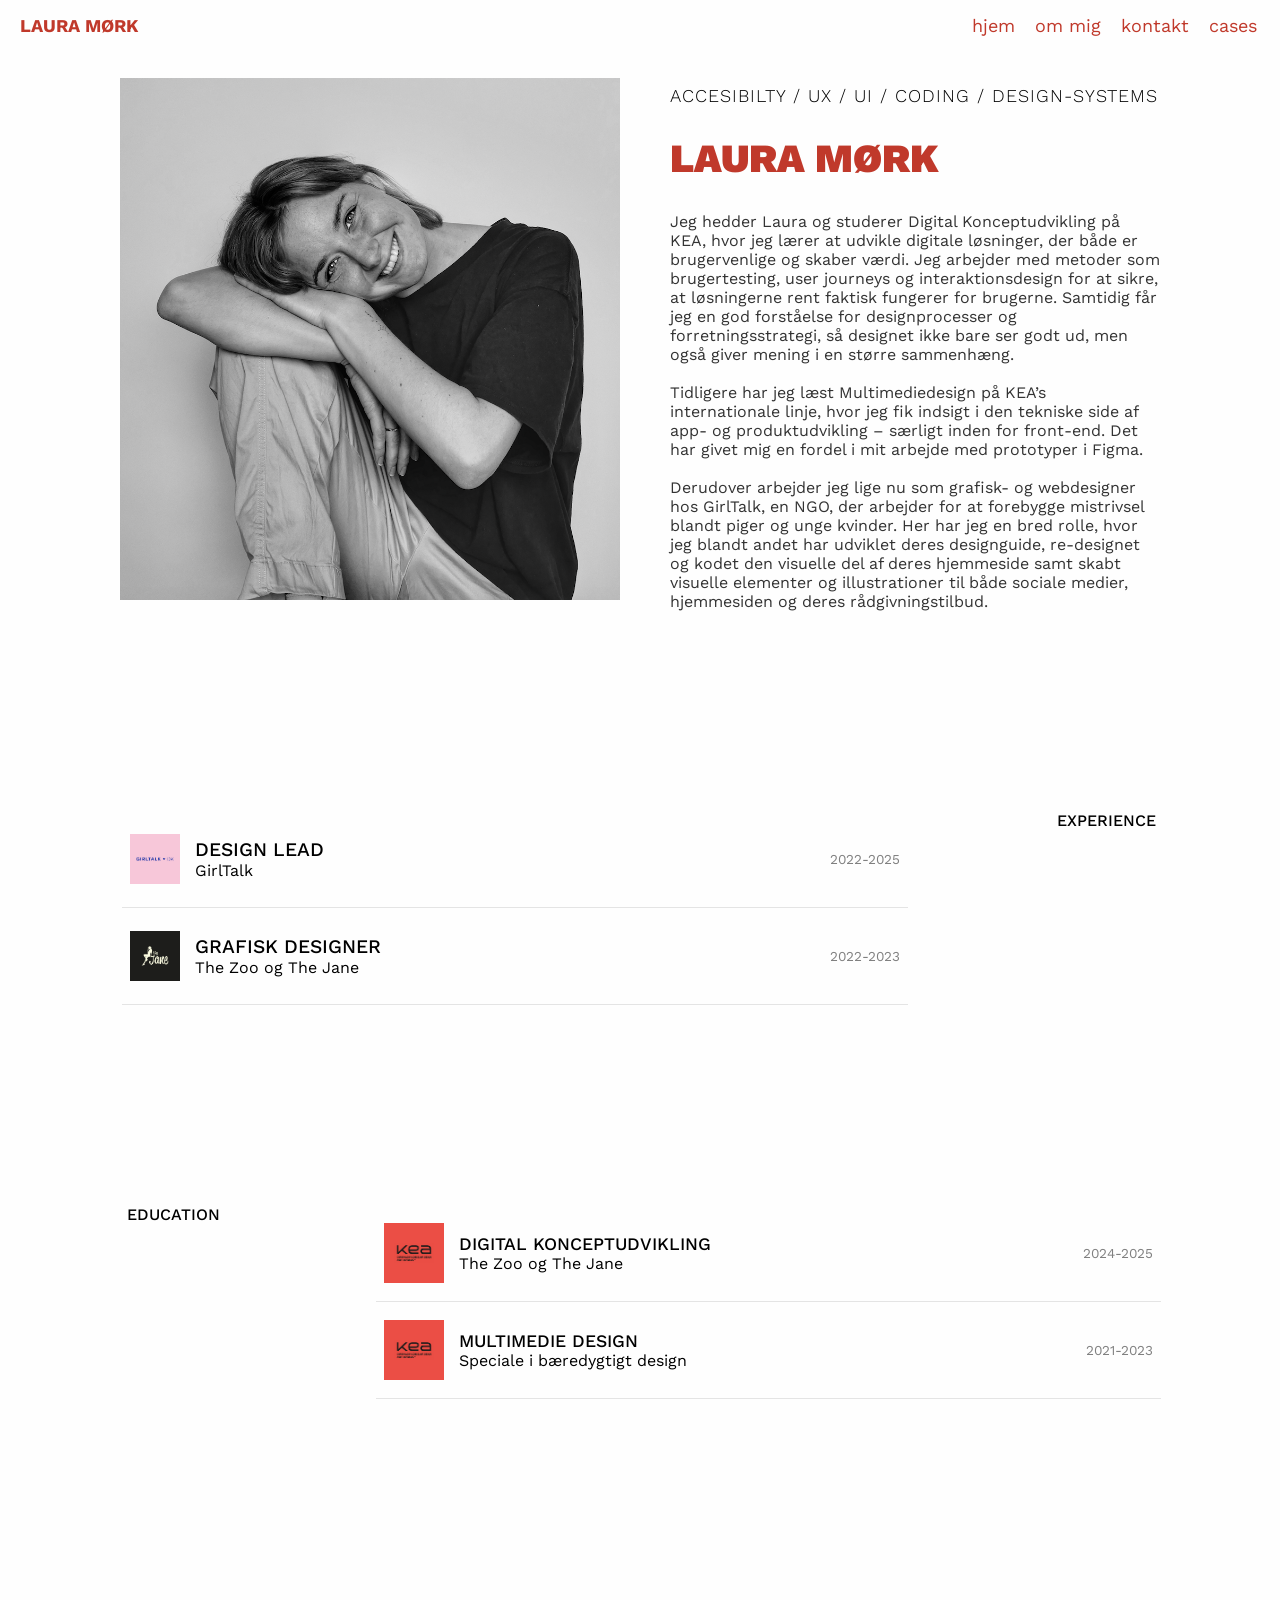
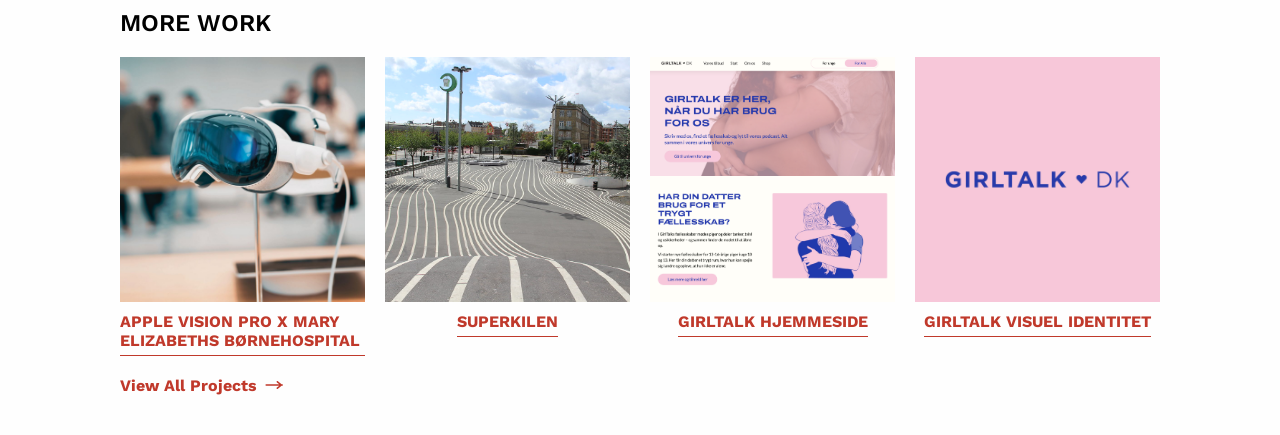
==== commit b668cbe5: "nav updated" ====
--- a/aboutme.html
+++ b/aboutme.html
@@ -11,6 +11,13 @@
     <header>
         <!-- Navigation Menu -->
         <nav class="navbar">
+
+            <div class="logo">
+                <a href="index.html">
+                    Laura Mørk
+                </a>
+            </div>
+
             <!-- Burger Menu Button (only for mobile) -->
             <div class="burger-menu" onclick="toggleMenu()">
                 <div class="burger-line"></div>
@@ -50,9 +57,9 @@
                 <h1>Laura Mørk</h1>
                 <p>Jeg hedder Laura og studerer Digital Konceptudvikling på KEA, hvor jeg lærer at udvikle digitale løsninger, der både er brugervenlige og skaber værdi. Jeg arbejder med metoder som brugertesting, user journeys og interaktionsdesign for at sikre, at løsningerne rent faktisk fungerer for brugerne. Samtidig får jeg en god forståelse for designprocesser og forretningsstrategi, så designet ikke bare ser godt ud, men også giver mening i en større sammenhæng.</p>
                 <br>
-            <p>Tidligere har jeg læst Multimediedesign på KEA’s internationale linje, hvor jeg fik indsigt i den tekniske side af app- og produktudvikling – særligt inden for front-end. Det har givet mig en fordel i mit arbejde med prototyper i Figma. <br>
-            Jeg har desuden haft et valgfag i UX og bæredygtigt design, hvor jeg har arbejdet med accessibility og bæredygtig webudvikling.
+            <p>Tidligere har jeg læst Multimediedesign på KEA’s internationale linje, hvor jeg fik indsigt i den tekniske side af app- og produktudvikling – særligt inden for front-end. Det har givet mig en fordel i mit arbejde med prototyper i Figma. 
                 </p>
+                <br>
                 <p>Derudover arbejder jeg lige nu som grafisk- og webdesigner hos GirlTalk, en NGO, der arbejder for at forebygge mistrivsel blandt piger og unge kvinder. Her har jeg en bred rolle, hvor jeg blandt andet har udviklet deres designguide, re-designet og kodet den visuelle del af deres hjemmeside samt skabt visuelle elementer og illustrationer til både sociale medier, hjemmesiden og deres rådgivningstilbud.</p>
             </div>
         </section>
--- a/style.css
+++ b/style.css
@@ -515,17 +515,32 @@
 }
 
 /* NAVBAR STYLES */
-.navbar {
-    display: flex;
-    justify-content: end;
+
+.navbar-index {
+    display: flex;
+    justify-content: end;  
     align-items: center;
     padding: 15px 20px;
     position: fixed;
-    width: 100%;
+    width: 97%;
     top: 0;
-   right: 0;
+left: 0;
     z-index: 1000;
 }
+
+.navbar {
+    display: flex;
+    justify-content: space-between;  
+    align-items: center;
+    padding: 15px 20px;
+    position: fixed;
+    width: 97%;
+    top: 0;
+left: 0;
+    z-index: 1000;
+}
+
+
 
 /* Navigation Links (Desktop & Tablet) */
 .nav-links {
@@ -550,6 +565,18 @@
     transition: 0.3s;
     font-family: WorkSans;
     font-weight: 400;
+}
+
+.logo a{
+    font-size: 18px;
+    font-weight: 700;
+    text-transform: uppercase;
+    text-decoration: none;
+    color: var(--pri-clr);
+}
+
+.logo:hover{
+    color: var(--pri-clr);
 }
 
 .nav-links a:hover {
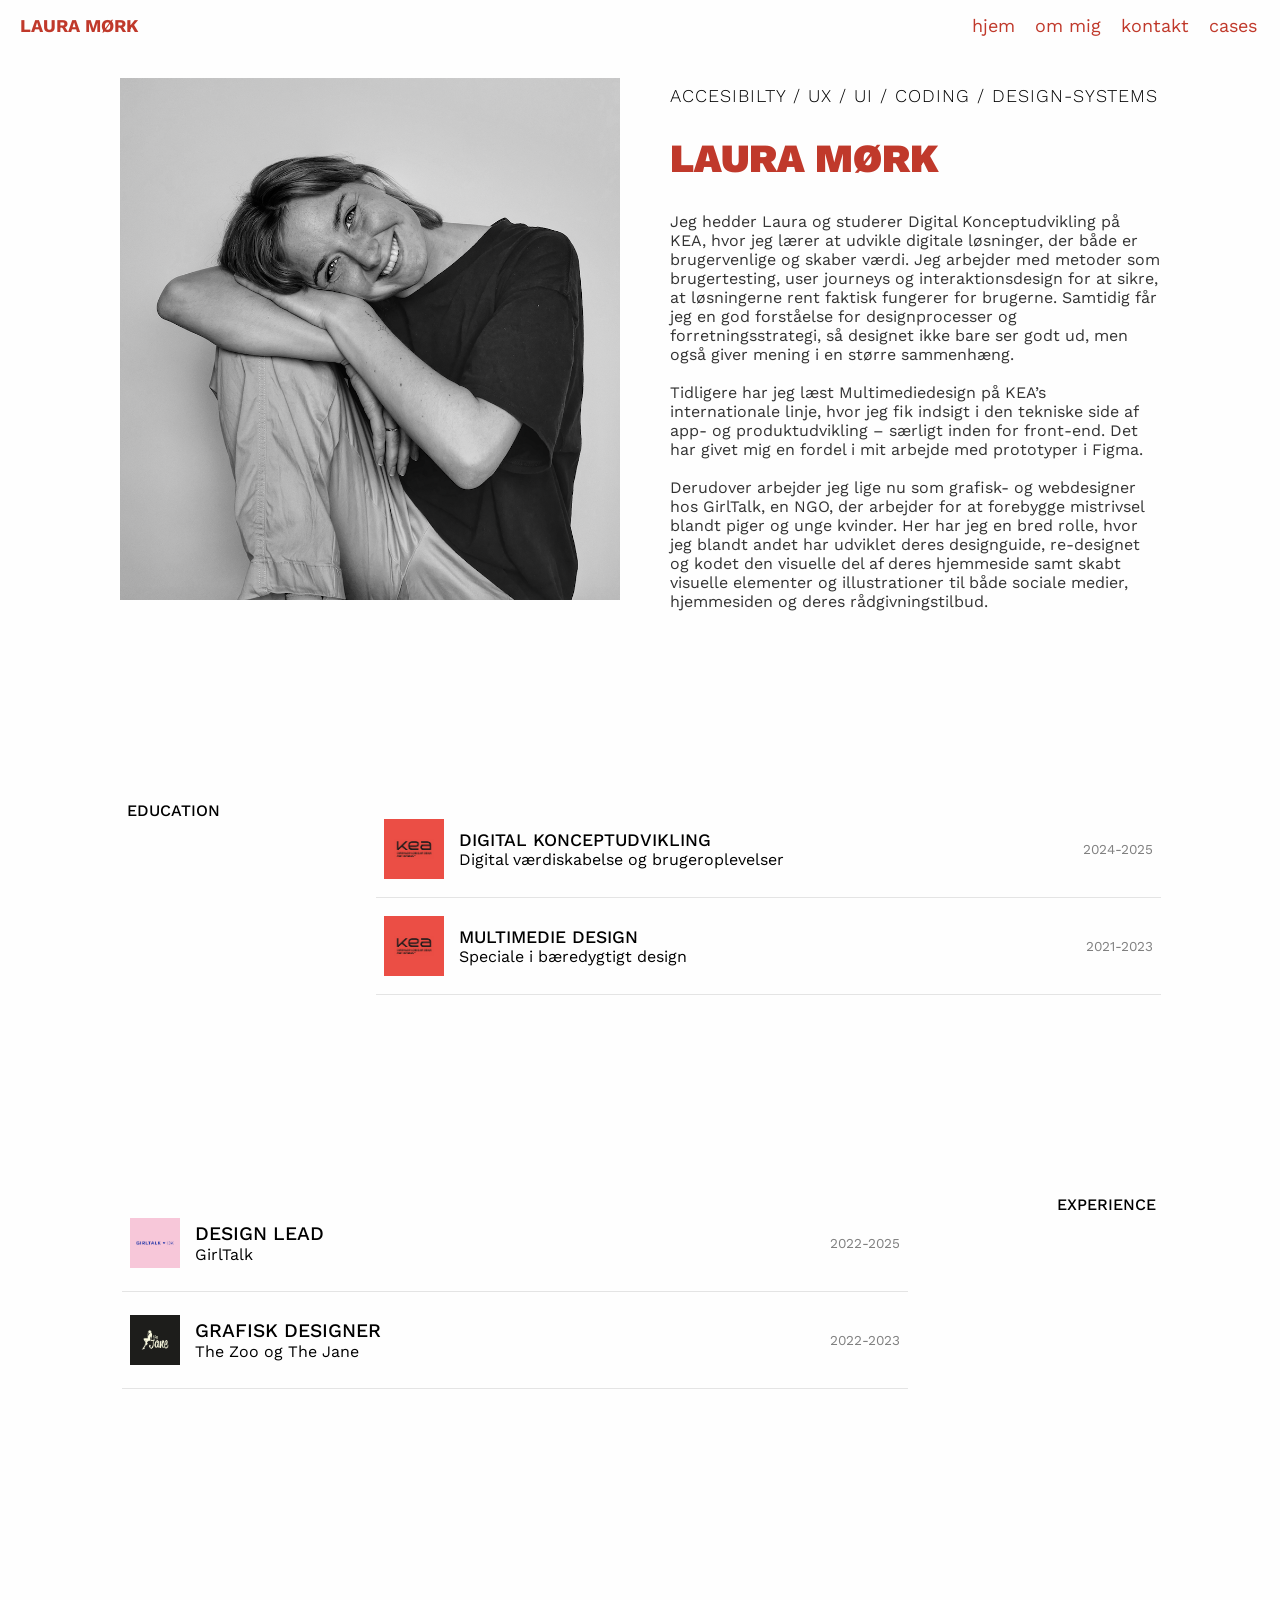
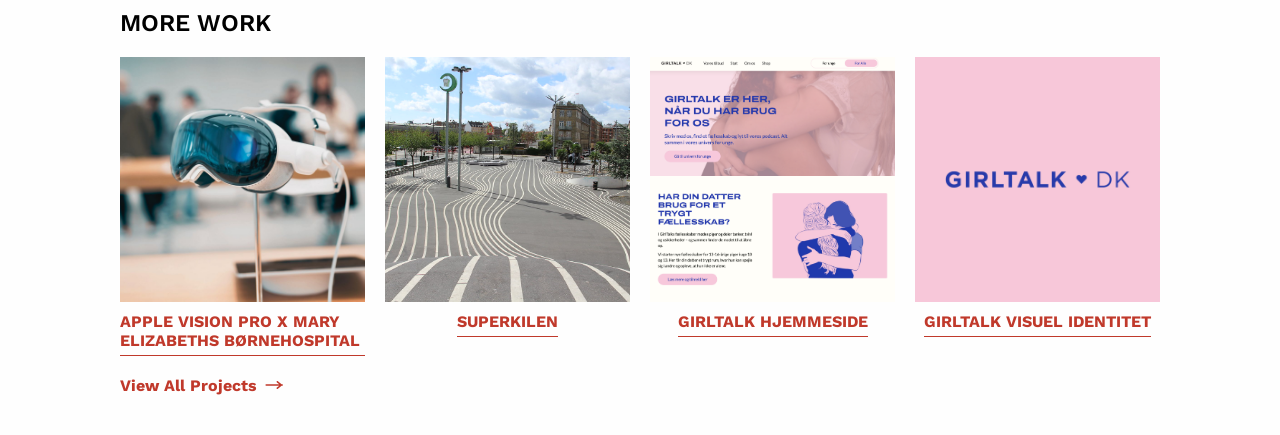
==== commit d7a09c13: "links corrected about me page" ====
--- a/aboutme.html
+++ b/aboutme.html
@@ -33,7 +33,7 @@
     
                 <!-- Contact menu with submenu -->
                 <li class="menu-item has-submenu">
-                    <a href="#" class="submenu-toggle">cases</a>
+                    <a href="projekter.html" class="submenu-toggle">cases</a>
                     <ul class="submenu">
                         <li><a href="duckwise.html">Apple Vision Pro x Mary Elizabeths Børnehospital</a></li>
                         <li><a href="girltalkvisuelidentitet.html">GirlTalk Visuel Identitet</a></li>
@@ -63,6 +63,27 @@
                 <p>Derudover arbejder jeg lige nu som grafisk- og webdesigner hos GirlTalk, en NGO, der arbejder for at forebygge mistrivsel blandt piger og unge kvinder. Her har jeg en bred rolle, hvor jeg blandt andet har udviklet deres designguide, re-designet og kodet den visuelle del af deres hjemmeside samt skabt visuelle elementer og illustrationer til både sociale medier, hjemmesiden og deres rådgivningstilbud.</p>
             </div>
         </section>
+        <section class="education-container fade-in">
+            <h2 class="education-title">Education</h2>  <!-- Title on the left -->
+            <div class="education-grid">  <!-- Grid on the right -->
+                <div class="education-item">
+                    <img src="assets/aboutmeimages/kealogo.jpg" alt="School Logo">
+                    <div class="education-text">
+                        <h3>Digital Konceptudvikling</h3>
+                        <p>Digital værdiskabelse og brugeroplevelser</p>
+                    </div>
+                    <span class="years">2024-2025</span>
+                </div>
+                <div class="education-item">
+                    <img src="assets/aboutmeimages/kealogo.jpg" alt="School Logo">
+                    <div class="education-text">
+                        <h3>Multimedie Design</h3>
+                        <p>Speciale i bæredygtigt design</p>
+                    </div>
+                    <span class="years">2021-2023</span>
+                </div>
+            </div>
+        </section>
         <section class="experience-container fade-in">
             <div class="experience-grid"> 
                 <div class="experience-item">
@@ -85,46 +106,26 @@
         </div>
             <h2 class="experience-title">Experience</h2>  
         </section>     
-           <section class="education-container fade-in">
-            <h2 class="education-title">Education</h2>  <!-- Title on the left -->
-            <div class="education-grid">  <!-- Grid on the right -->
-                <div class="education-item">
-                    <img src="assets/aboutmeimages/kealogo.jpg" alt="School Logo">
-                    <div class="education-text">
-                        <h3>Digital Konceptudvikling</h3>
-                        <p>The Zoo og The Jane</p>
-                    </div>
-                    <span class="years">2024-2025</span>
-                </div>
-                <div class="education-item">
-                    <img src="assets/aboutmeimages/kealogo.jpg" alt="School Logo">
-                    <div class="education-text">
-                        <h3>Multimedie Design</h3>
-                        <p>Speciale i bæredygtigt design</p>
-                    </div>
-                    <span class="years">2021-2023</span>
-                </div>
-            </div>
-        </section>
+
 
         
         
         <section class="additional-work fade-in">
             <h2>MORE WORK</h2>
             <div class="additional-work-grid">
-                <a href="project1.html" class="additional-work-item">
+                <a href="duckwise.html" class="additional-work-item">
                     <img class="additional-work-img" src="assets/duckwiseimages/avp.jpg" alt="Project 1">
                     <p>APPLE VISION PRO X MARY ELIZABETHS BØRNEHOSPITAL</p>
                 </a>
-                <a href="project2.html" class="additional-work-item">
+                <a href="superkilen.html" class="additional-work-item">
                     <img class="additional-work-img" src="assets/superkilenimg/superkilen.jpg" alt="Project 2">
                     <p>SUPERKILEN</p>
                 </a>
-                <a href="project3.html" class="additional-work-item">
+                <a href="girltalkweb.html" class="additional-work-item">
                     <img class="additional-work-img" src="assets/girltalkwebimg/girltalkwebshort.png" alt="Project 3">
                     <p>GIRLTALK HJEMMESIDE</p>
                 </a>
-                <a href="project4.html" class="additional-work-item">
+                <a href="girltalkvisuelidentitet.html" class="additional-work-item">
                     <img class="additional-work-img" src="assets/girltalkprojectimg/gtbluepink.png" alt="Project 4">
                     <p>GIRLTALK VISUEL IDENTITET</p>
                 </a>
--- a/style.css
+++ b/style.css
@@ -549,11 +549,13 @@
     gap: 10px;
     padding: 0;
     margin: 0;
+    z-index: 110;
 }
 
 .nav-links li {
     position: relative;
     margin: auto;
+    z-index: 120;
 }
 
 .nav-links a {
@@ -565,6 +567,7 @@
     transition: 0.3s;
     font-family: WorkSans;
     font-weight: 400;
+    z-index: 130;
 }
 
 .logo a{
@@ -600,6 +603,7 @@
     box-shadow: 0px 4px 6px rgba(0, 0, 0, 0.1);
     text-align: left;
     padding: 0;
+    z-index: 0;
 }
 
 .submenu li {
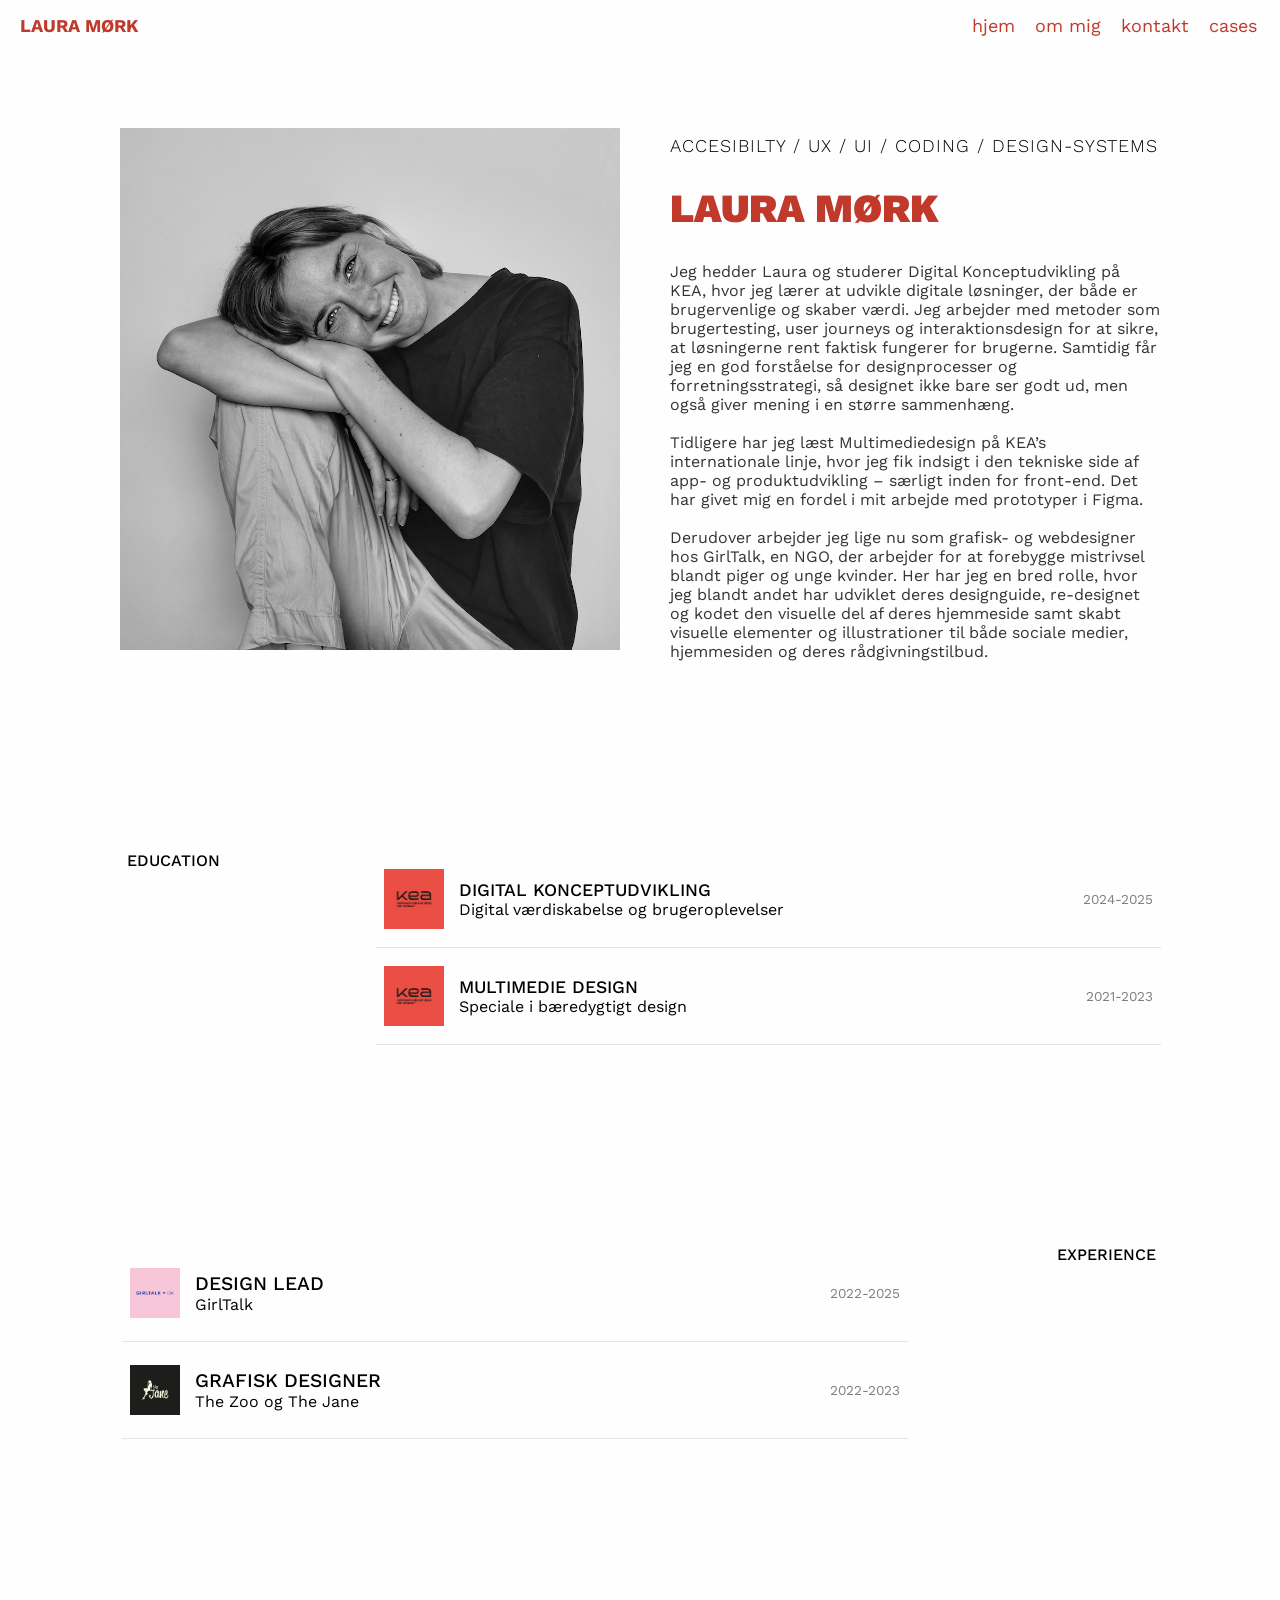
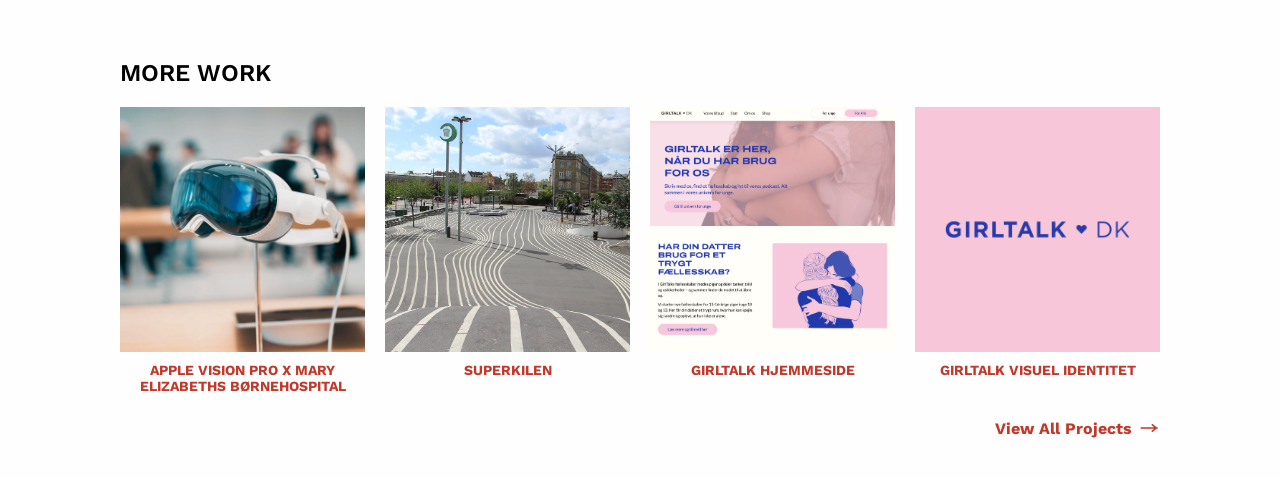
==== commit a1315d68: "changes" ====
--- a/aboutme.html
+++ b/aboutme.html
@@ -115,22 +115,24 @@
             <div class="additional-work-grid">
                 <a href="duckwise.html" class="additional-work-item">
                     <img class="additional-work-img" src="assets/duckwiseimages/avp.jpg" alt="Project 1">
-                    <p>APPLE VISION PRO X MARY ELIZABETHS BØRNEHOSPITAL</p>
+                    <p >APPLE VISION PRO X MARY ELIZABETHS BØRNEHOSPITAL</p>
                 </a>
                 <a href="superkilen.html" class="additional-work-item">
                     <img class="additional-work-img" src="assets/superkilenimg/superkilen.jpg" alt="Project 2">
-                    <p>SUPERKILEN</p>
+                    <p >SUPERKILEN</p>
                 </a>
                 <a href="girltalkweb.html" class="additional-work-item">
                     <img class="additional-work-img" src="assets/girltalkwebimg/girltalkwebshort.png" alt="Project 3">
-                    <p>GIRLTALK HJEMMESIDE</p>
+                    <p >GIRLTALK HJEMMESIDE</p>
                 </a>
                 <a href="girltalkvisuelidentitet.html" class="additional-work-item">
                     <img class="additional-work-img" src="assets/girltalkprojectimg/gtbluepink.png" alt="Project 4">
-                    <p>GIRLTALK VISUEL IDENTITET</p>
+                    <p >GIRLTALK VISUEL IDENTITET</p>
                 </a>
             </div>
+            <div class="viewall">
             <a href="all-projects.html" class="project-link">View All Projects</a>
+            </div>
         </section>
         
         
--- a/style.css
+++ b/style.css
@@ -22,6 +22,10 @@
 
 /*GENERAL STYLING*/
 
+html {
+    scroll-behavior: smooth;
+  }
+
 body {
     margin: 0;
     padding: 20px;
@@ -45,7 +49,12 @@
 gap:150px;
 justify-content: center;
 margin-left: 80px;
-margin-right:80px
+margin-right:80px;
+padding-top:50px;
+}
+
+.index main{
+    padding-top: 0%;
 }
 
 .container {
@@ -123,11 +132,10 @@
     margin-right: 50px;
     z-index: 10;
 }
-
 @keyframes fadeInUp {
     from {
         opacity: 0;
-        transform: translateY(50px);
+        transform: translateY(30px);
     }
     to {
         opacity: 1;
@@ -137,8 +145,8 @@
 
 .fade-in {
     opacity: 0;
-    transform: translateY(50px);
-    transition: opacity 0.2s ease-out, transform 0.4s ease-out;
+    transform: translateY(30px);
+    transition: opacity 0.4s ease, transform 0.4s ease;
 }
 
 /* When element is in view, make it visible */
@@ -249,16 +257,22 @@
     border-radius: 0px;
 }
 
-/* Text under images */
+.viewall{
+    width: 100%;
+    display: flex;
+    justify-content: end;
+}
+/* Text under images*/
 .additional-work-item p {
-    font-size: 16px;
+    font-size: 14px;
     font-weight: bold;
     color: var(--pri-clr);
     margin-top: 10px;
-    border-bottom: 1px solid var(--pri-clr);
+    width: 100%;
     display: inline-block;
     padding-bottom: 5px;
-}
+    text-align: center;
+} 
 
 /* Subtle Hover Effect */
 .additional-work-item:hover {
@@ -726,9 +740,7 @@
 }
 
 .work-item p {
-    font-size: 16px;
-    font-weight: bold;
-    color: var(--pri-clr);
+    text-align: center;
     margin-top: 10px;
     display: inline-block;
     padding-bottom: 5px;
@@ -758,12 +770,6 @@
     max-width: 600px;
 }
 
-.project-link{
-    text-align: end;
-    font-weight: 700;
-    text-decoration: none;
-    color: var(--pri-clr);
-}
 
 .project-feature h2 {
     font-size: 18px;
@@ -1104,6 +1110,7 @@
     position: relative;
     display: inline-flex;
     align-items: center;
+    justify-self: end;
     text-decoration: none;
     color: var(--pri-clr);
     text-align: end;
